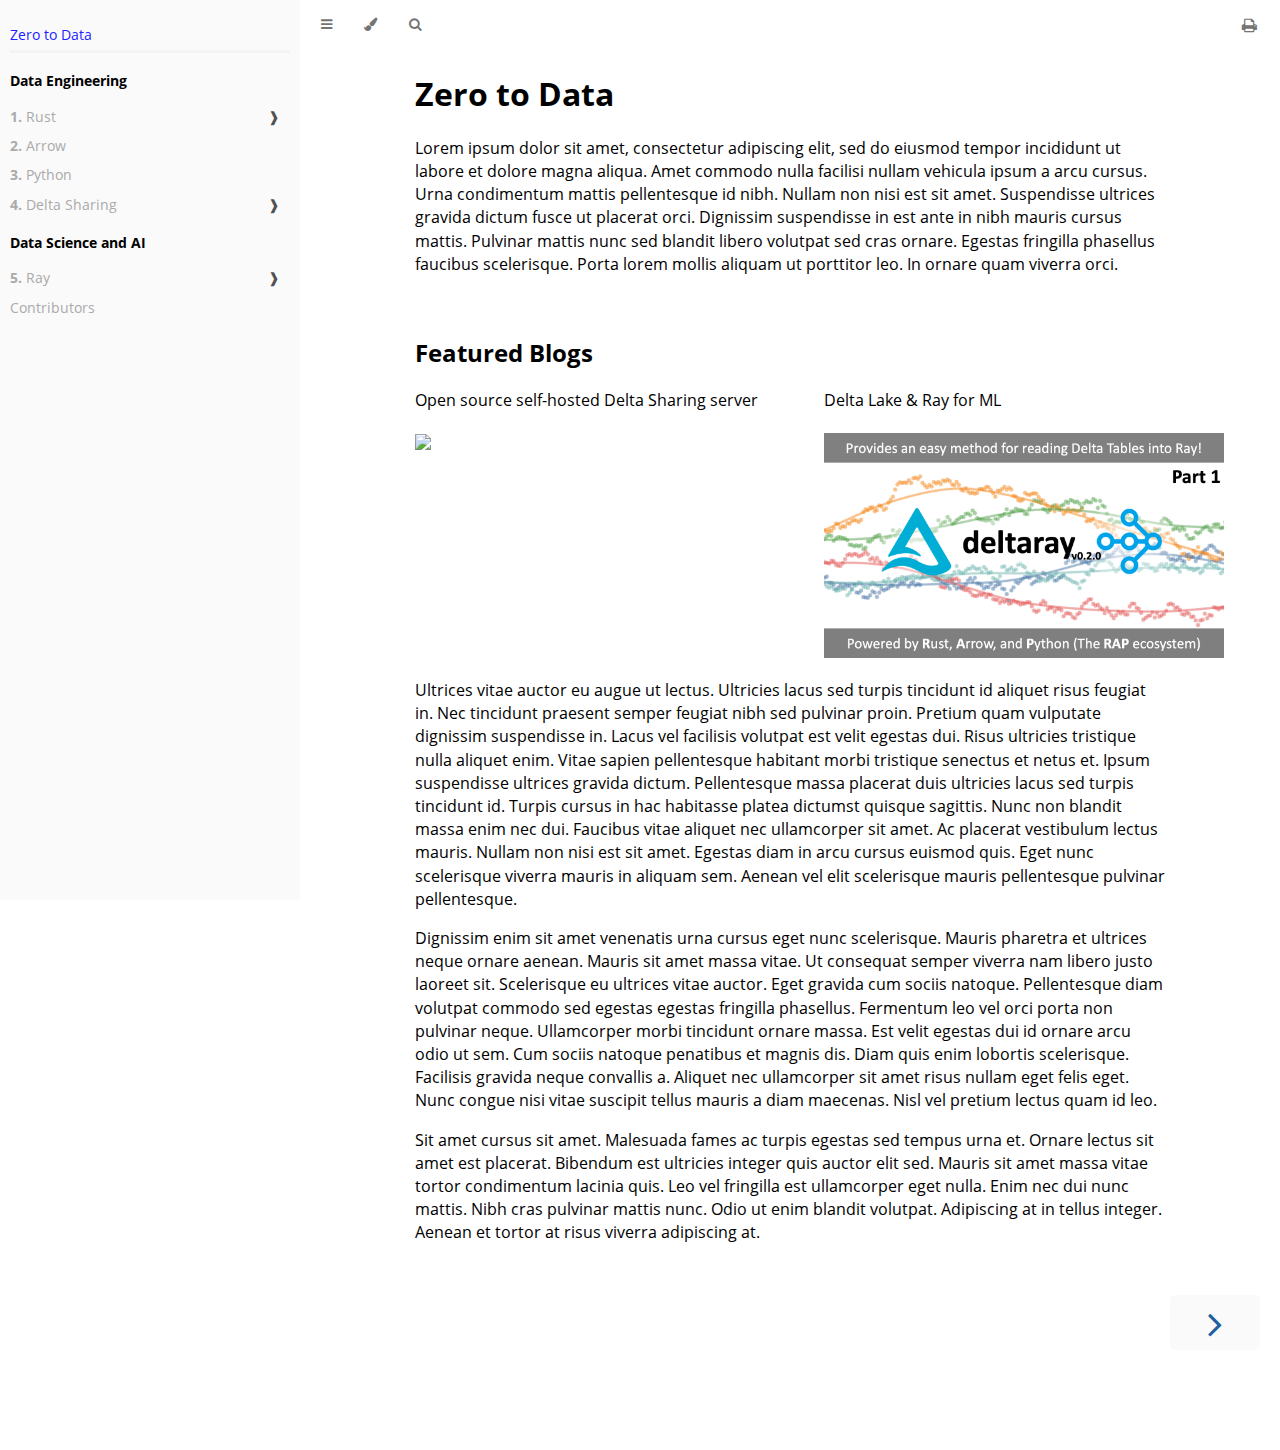
==== book/index.html @ f080080e "Added generated site contents" ====
<!DOCTYPE HTML>
<html lang="en" class="sidebar-visible no-js light">
    <head>
        <!-- Book generated using mdBook -->
        <meta charset="UTF-8">
        <title>Zero to Data</title>


        <!-- Custom HTML head -->
        
        <meta name="description" content="">
        <meta name="viewport" content="width=device-width, initial-scale=1">
        <meta name="theme-color" content="#ffffff" />

        <link rel="icon" href="favicon.svg">
        <link rel="shortcut icon" href="favicon.png">
        <link rel="stylesheet" href="css/variables.css">
        <link rel="stylesheet" href="css/general.css">
        <link rel="stylesheet" href="css/chrome.css">
        <link rel="stylesheet" href="css/print.css" media="print">

        <!-- Fonts -->
        <link rel="stylesheet" href="FontAwesome/css/font-awesome.css">
        <link rel="stylesheet" href="fonts/fonts.css">

        <!-- Highlight.js Stylesheets -->
        <link rel="stylesheet" href="highlight.css">
        <link rel="stylesheet" href="tomorrow-night.css">
        <link rel="stylesheet" href="ayu-highlight.css">

        <!-- Custom theme stylesheets -->

    </head>
    <body>
    <div id="body-container">
        <!-- Provide site root to javascript -->
        <script>
            var path_to_root = "";
            var default_theme = window.matchMedia("(prefers-color-scheme: dark)").matches ? "navy" : "light";
        </script>

        <!-- Work around some values being stored in localStorage wrapped in quotes -->
        <script>
            try {
                var theme = localStorage.getItem('mdbook-theme');
                var sidebar = localStorage.getItem('mdbook-sidebar');

                if (theme.startsWith('"') && theme.endsWith('"')) {
                    localStorage.setItem('mdbook-theme', theme.slice(1, theme.length - 1));
                }

                if (sidebar.startsWith('"') && sidebar.endsWith('"')) {
                    localStorage.setItem('mdbook-sidebar', sidebar.slice(1, sidebar.length - 1));
                }
            } catch (e) { }
        </script>

        <!-- Set the theme before any content is loaded, prevents flash -->
        <script>
            var theme;
            try { theme = localStorage.getItem('mdbook-theme'); } catch(e) { }
            if (theme === null || theme === undefined) { theme = default_theme; }
            var html = document.querySelector('html');
            html.classList.remove('no-js')
            html.classList.remove('light')
            html.classList.add(theme);
            html.classList.add('js');
        </script>

        <!-- Hide / unhide sidebar before it is displayed -->
        <script>
            var html = document.querySelector('html');
            var sidebar = null;
            if (document.body.clientWidth >= 1080) {
                try { sidebar = localStorage.getItem('mdbook-sidebar'); } catch(e) { }
                sidebar = sidebar || 'visible';
            } else {
                sidebar = 'hidden';
            }
            html.classList.remove('sidebar-visible');
            html.classList.add("sidebar-" + sidebar);
        </script>

        <nav id="sidebar" class="sidebar" aria-label="Table of contents">
            <div class="sidebar-scrollbox">
                <ol class="chapter"><li class="chapter-item affix "><a href="zero-to-data.html" class="active">Zero to Data</a></li><li class="spacer"></li><li class="chapter-item affix "><li class="part-title">Data Engineering</li><li class="chapter-item "><div><strong aria-hidden="true">1.</strong> Rust</div><a class="toggle"><div>❱</div></a></li><li><ol class="section"><li class="chapter-item "><a href="data-engineering/2023-04-24-open-source-selfhosted-delta-sharing-server/index.html"><strong aria-hidden="true">1.1.</strong> Kotosiro Delta Sharing Server</a></li></ol></li><li class="chapter-item "><div><strong aria-hidden="true">2.</strong> Arrow</div></li><li class="chapter-item "><div><strong aria-hidden="true">3.</strong> Python</div></li><li class="chapter-item "><div><strong aria-hidden="true">4.</strong> Delta Sharing</div><a class="toggle"><div>❱</div></a></li><li><ol class="section"><li class="chapter-item "><a href="data-engineering/2023-04-24-open-source-selfhosted-delta-sharing-server/index.html"><strong aria-hidden="true">4.1.</strong> Kotosiro Delta Sharing Server</a></li><li class="spacer"></li></ol></li><li class="chapter-item "><li class="part-title">Data Science and AI</li><li class="chapter-item "><div><strong aria-hidden="true">5.</strong> Ray</div><a class="toggle"><div>❱</div></a></li><li><ol class="section"><li class="chapter-item "><a href="data-science-and-ai/2023-03-23-deltaray-part1/index.html"><strong aria-hidden="true">5.1.</strong> Delta Lake & Ray for ML</a></li><li class="spacer"></li></ol></li><li class="chapter-item "><div>Contributors</div></li></ol>
            </div>
            <div id="sidebar-resize-handle" class="sidebar-resize-handle"></div>
        </nav>

        <div id="page-wrapper" class="page-wrapper">

            <div class="page">
                                <div id="menu-bar-hover-placeholder"></div>
                <div id="menu-bar" class="menu-bar sticky bordered">
                    <div class="left-buttons">
                        <button id="sidebar-toggle" class="icon-button" type="button" title="Toggle Table of Contents" aria-label="Toggle Table of Contents" aria-controls="sidebar">
                            <i class="fa fa-bars"></i>
                        </button>
                        <button id="theme-toggle" class="icon-button" type="button" title="Change theme" aria-label="Change theme" aria-haspopup="true" aria-expanded="false" aria-controls="theme-list">
                            <i class="fa fa-paint-brush"></i>
                        </button>
                        <ul id="theme-list" class="theme-popup" aria-label="Themes" role="menu">
                            <li role="none"><button role="menuitem" class="theme" id="light">Light</button></li>
                            <li role="none"><button role="menuitem" class="theme" id="rust">Rust</button></li>
                            <li role="none"><button role="menuitem" class="theme" id="coal">Coal</button></li>
                            <li role="none"><button role="menuitem" class="theme" id="navy">Navy</button></li>
                            <li role="none"><button role="menuitem" class="theme" id="ayu">Ayu</button></li>
                        </ul>
                        <button id="search-toggle" class="icon-button" type="button" title="Search. (Shortkey: s)" aria-label="Toggle Searchbar" aria-expanded="false" aria-keyshortcuts="S" aria-controls="searchbar">
                            <i class="fa fa-search"></i>
                        </button>
                    </div>

                    <h1 class="menu-title"></h1>

                    <div class="right-buttons">
                        <a href="print.html" title="Print this book" aria-label="Print this book">
                            <i id="print-button" class="fa fa-print"></i>
                        </a>

                    </div>
                </div>

                <div id="search-wrapper" class="hidden">
                    <form id="searchbar-outer" class="searchbar-outer">
                        <input type="search" id="searchbar" name="searchbar" placeholder="Search this book ..." aria-controls="searchresults-outer" aria-describedby="searchresults-header">
                    </form>
                    <div id="searchresults-outer" class="searchresults-outer hidden">
                        <div id="searchresults-header" class="searchresults-header"></div>
                        <ul id="searchresults">
                        </ul>
                    </div>
                </div>

                <!-- Apply ARIA attributes after the sidebar and the sidebar toggle button are added to the DOM -->
                <script>
                    document.getElementById('sidebar-toggle').setAttribute('aria-expanded', sidebar === 'visible');
                    document.getElementById('sidebar').setAttribute('aria-hidden', sidebar !== 'visible');
                    Array.from(document.querySelectorAll('#sidebar a')).forEach(function(link) {
                        link.setAttribute('tabIndex', sidebar === 'visible' ? 0 : -1);
                    });
                </script>

                <div id="content" class="content">
                    <main>
                        <h1 id="zero-to-data"><a class="header" href="#zero-to-data">Zero to Data</a></h1>
<style>
.wrapper {
  display: grid;
  grid-template-columns: 400px 400px;
  row-gap: 1ch;
  column-gap: 1ch;
}
</style>
<p>Lorem ipsum dolor sit amet, consectetur adipiscing elit, sed do eiusmod tempor incididunt ut labore et dolore magna aliqua. Amet commodo nulla facilisi nullam vehicula ipsum a arcu cursus. Urna condimentum mattis pellentesque id nibh. Nullam non nisi est sit amet. Suspendisse ultrices gravida dictum fusce ut placerat orci. Dignissim suspendisse in est ante in nibh mauris cursus mattis. Pulvinar mattis nunc sed blandit libero volutpat sed cras ornare. Egestas fringilla phasellus faucibus scelerisque. Porta lorem mollis aliquam ut porttitor leo. In ornare quam viverra orci.</p>
<h2 id="featured-blogs"><a class="header" href="#featured-blogs">Featured Blogs</a></h2>
<div class="wrapper">
  <div>
    <div>Open source self-hosted Delta Sharing server</div>
    <br/>
    <a href="./data-engineering/2023-04-24-open-source-selfhosted-delta-sharing-server/index.html">
      <img src="file:///Users/jameshibbard/WebstormProjects/blog-site/book/data-engineering/2023-04-24-open-source-selfhosted-delta-sharing-server/image1.png">
    </a>
  </div>
  <div>
    <div>Delta Lake & Ray for ML</div>
    <br/>
    <a href="./data-science-and-ai/2023-03-23-deltaray-part1/index.html">
      <img src="./data-science-and-ai/2023-03-23-deltaray-part1/thumbnail.png">
    </a>
  </div>
</div>
<p>Ultrices vitae auctor eu augue ut lectus. Ultricies lacus sed turpis tincidunt id aliquet risus feugiat in. Nec tincidunt praesent semper feugiat nibh sed pulvinar proin. Pretium quam vulputate dignissim suspendisse in. Lacus vel facilisis volutpat est velit egestas dui. Risus ultricies tristique nulla aliquet enim. Vitae sapien pellentesque habitant morbi tristique senectus et netus et. Ipsum suspendisse ultrices gravida dictum. Pellentesque massa placerat duis ultricies lacus sed turpis tincidunt id. Turpis cursus in hac habitasse platea dictumst quisque sagittis. Nunc non blandit massa enim nec dui. Faucibus vitae aliquet nec ullamcorper sit amet. Ac placerat vestibulum lectus mauris. Nullam non nisi est sit amet. Egestas diam in arcu cursus euismod quis. Eget nunc scelerisque viverra mauris in aliquam sem. Aenean vel elit scelerisque mauris pellentesque pulvinar pellentesque.</p>
<p>Dignissim enim sit amet venenatis urna cursus eget nunc scelerisque. Mauris pharetra et ultrices neque ornare aenean. Mauris sit amet massa vitae. Ut consequat semper viverra nam libero justo laoreet sit. Scelerisque eu ultrices vitae auctor. Eget gravida cum sociis natoque. Pellentesque diam volutpat commodo sed egestas egestas fringilla phasellus. Fermentum leo vel orci porta non pulvinar neque. Ullamcorper morbi tincidunt ornare massa. Est velit egestas dui id ornare arcu odio ut sem. Cum sociis natoque penatibus et magnis dis. Diam quis enim lobortis scelerisque. Facilisis gravida neque convallis a. Aliquet nec ullamcorper sit amet risus nullam eget felis eget. Nunc congue nisi vitae suscipit tellus mauris a diam maecenas. Nisl vel pretium lectus quam id leo.</p>
<p>Sit amet cursus sit amet. Malesuada fames ac turpis egestas sed tempus urna et. Ornare lectus sit amet est placerat. Bibendum est ultricies integer quis auctor elit sed. Mauris sit amet massa vitae tortor condimentum lacinia quis. Leo vel fringilla est ullamcorper eget nulla. Enim nec dui nunc mattis. Nibh cras pulvinar mattis nunc. Odio ut enim blandit volutpat. Adipiscing at in tellus integer. Aenean et tortor at risus viverra adipiscing at.</p>

                    </main>

                    <nav class="nav-wrapper" aria-label="Page navigation">
                        <!-- Mobile navigation buttons -->

                            <a rel="next" href="data-engineering/2023-04-24-open-source-selfhosted-delta-sharing-server/index.html" class="mobile-nav-chapters next" title="Next chapter" aria-label="Next chapter" aria-keyshortcuts="Right">
                                <i class="fa fa-angle-right"></i>
                            </a>

                        <div style="clear: both"></div>
                    </nav>
                </div>
            </div>

            <nav class="nav-wide-wrapper" aria-label="Page navigation">

                    <a rel="next" href="data-engineering/2023-04-24-open-source-selfhosted-delta-sharing-server/index.html" class="nav-chapters next" title="Next chapter" aria-label="Next chapter" aria-keyshortcuts="Right">
                        <i class="fa fa-angle-right"></i>
                    </a>
            </nav>

        </div>




        <script>
            window.playground_copyable = true;
        </script>


        <script src="elasticlunr.min.js"></script>
        <script src="mark.min.js"></script>
        <script src="searcher.js"></script>

        <script src="clipboard.min.js"></script>
        <script src="highlight.js"></script>
        <script src="book.js"></script>

        <!-- Custom JS scripts -->


    </div>
    </body>
</html>
---- book/css/variables.css ----
/* Globals */

:root {
    --sidebar-width: 300px;
    --page-padding: 15px;
    --content-max-width: 750px;
    --menu-bar-height: 50px;
    --mono-font: "Source Code Pro", Consolas, "Ubuntu Mono", Menlo, "DejaVu Sans Mono", monospace, monospace;
    --code-font-size: 0.875em /* please adjust the ace font size accordingly in editor.js */
}

/* Themes */

.ayu {
    --bg: hsl(210, 25%, 8%);
    --fg: #c5c5c5;

    --sidebar-bg: #14191f;
    --sidebar-fg: #c8c9db;
    --sidebar-non-existant: #5c6773;
    --sidebar-active: #ffb454;
    --sidebar-spacer: #2d334f;

    --scrollbar: var(--sidebar-fg);

    --icons: #737480;
    --icons-hover: #b7b9cc;

    --links: #0096cf;

    --inline-code-color: #ffb454;

    --theme-popup-bg: #14191f;
    --theme-popup-border: #5c6773;
    --theme-hover: #191f26;

    --quote-bg: hsl(226, 15%, 17%);
    --quote-border: hsl(226, 15%, 22%);

    --table-border-color: hsl(210, 25%, 13%);
    --table-header-bg: hsl(210, 25%, 28%);
    --table-alternate-bg: hsl(210, 25%, 11%);

    --searchbar-border-color: #848484;
    --searchbar-bg: #424242;
    --searchbar-fg: #fff;
    --searchbar-shadow-color: #d4c89f;
    --searchresults-header-fg: #666;
    --searchresults-border-color: #888;
    --searchresults-li-bg: #252932;
    --search-mark-bg: #e3b171;
}

.coal {
    --bg: hsl(200, 7%, 8%);
    --fg: #98a3ad;

    --sidebar-bg: #292c2f;
    --sidebar-fg: #a1adb8;
    --sidebar-non-existant: #505254;
    --sidebar-active: #3473ad;
    --sidebar-spacer: #393939;

    --scrollbar: var(--sidebar-fg);

    --icons: #43484d;
    --icons-hover: #b3c0cc;

    --links: #2b79a2;

    --inline-code-color: #c5c8c6;

    --theme-popup-bg: #141617;
    --theme-popup-border: #43484d;
    --theme-hover: #1f2124;

    --quote-bg: hsl(234, 21%, 18%);
    --quote-border: hsl(234, 21%, 23%);

    --table-border-color: hsl(200, 7%, 13%);
    --table-header-bg: hsl(200, 7%, 28%);
    --table-alternate-bg: hsl(200, 7%, 11%);

    --searchbar-border-color: #aaa;
    --searchbar-bg: #b7b7b7;
    --searchbar-fg: #000;
    --searchbar-shadow-color: #aaa;
    --searchresults-header-fg: #666;
    --searchresults-border-color: #98a3ad;
    --searchresults-li-bg: #2b2b2f;
    --search-mark-bg: #355c7d;
}

.light {
    --bg: hsl(0, 0%, 100%);
    --fg: hsl(0, 0%, 0%);

    --sidebar-bg: #fafafa;
    --sidebar-fg: hsl(0, 0%, 0%);
    --sidebar-non-existant: #aaaaaa;
    --sidebar-active: #1f1fff;
    --sidebar-spacer: #f4f4f4;

    --scrollbar: #8F8F8F;

    --icons: #747474;
    --icons-hover: #000000;

    --links: #20609f;

    --inline-code-color: #301900;

    --theme-popup-bg: #fafafa;
    --theme-popup-border: #cccccc;
    --theme-hover: #e6e6e6;

    --quote-bg: hsl(197, 37%, 96%);
    --quote-border: hsl(197, 37%, 91%);

    --table-border-color: hsl(0, 0%, 95%);
    --table-header-bg: hsl(0, 0%, 80%);
    --table-alternate-bg: hsl(0, 0%, 97%);

    --searchbar-border-color: #aaa;
    --searchbar-bg: #fafafa;
    --searchbar-fg: #000;
    --searchbar-shadow-color: #aaa;
    --searchresults-header-fg: #666;
    --searchresults-border-color: #888;
    --searchresults-li-bg: #e4f2fe;
    --search-mark-bg: #a2cff5;
}

.navy {
    --bg: hsl(226, 23%, 11%);
    --fg: #bcbdd0;

    --sidebar-bg: #282d3f;
    --sidebar-fg: #c8c9db;
    --sidebar-non-existant: #505274;
    --sidebar-active: #2b79a2;
    --sidebar-spacer: #2d334f;

    --scrollbar: var(--sidebar-fg);

    --icons: #737480;
    --icons-hover: #b7b9cc;

    --links: #2b79a2;

    --inline-code-color: #c5c8c6;

    --theme-popup-bg: #161923;
    --theme-popup-border: #737480;
    --theme-hover: #282e40;

    --quote-bg: hsl(226, 15%, 17%);
    --quote-border: hsl(226, 15%, 22%);

    --table-border-color: hsl(226, 23%, 16%);
    --table-header-bg: hsl(226, 23%, 31%);
    --table-alternate-bg: hsl(226, 23%, 14%);

    --searchbar-border-color: #aaa;
    --searchbar-bg: #aeaec6;
    --searchbar-fg: #000;
    --searchbar-shadow-color: #aaa;
    --searchresults-header-fg: #5f5f71;
    --searchresults-border-color: #5c5c68;
    --searchresults-li-bg: #242430;
    --search-mark-bg: #a2cff5;
}

.rust {
    --bg: hsl(60, 9%, 87%);
    --fg: #262625;

    --sidebar-bg: #3b2e2a;
    --sidebar-fg: #c8c9db;
    --sidebar-non-existant: #505254;
    --sidebar-active: #e69f67;
    --sidebar-spacer: #45373a;

    --scrollbar: var(--sidebar-fg);

    --icons: #737480;
    --icons-hover: #262625;

    --links: #2b79a2;

    --inline-code-color: #6e6b5e;

    --theme-popup-bg: #e1e1db;
    --theme-popup-border: #b38f6b;
    --theme-hover: #99908a;

    --quote-bg: hsl(60, 5%, 75%);
    --quote-border: hsl(60, 5%, 70%);

    --table-border-color: hsl(60, 9%, 82%);
    --table-header-bg: #b3a497;
    --table-alternate-bg: hsl(60, 9%, 84%);

    --searchbar-border-color: #aaa;
    --searchbar-bg: #fafafa;
    --searchbar-fg: #000;
    --searchbar-shadow-color: #aaa;
    --searchresults-header-fg: #666;
    --searchresults-border-color: #888;
    --searchresults-li-bg: #dec2a2;
    --search-mark-bg: #e69f67;
}

@media (prefers-color-scheme: dark) {
    .light.no-js {
        --bg: hsl(200, 7%, 8%);
        --fg: #98a3ad;

        --sidebar-bg: #292c2f;
        --sidebar-fg: #a1adb8;
        --sidebar-non-existant: #505254;
        --sidebar-active: #3473ad;
        --sidebar-spacer: #393939;

        --scrollbar: var(--sidebar-fg);

        --icons: #43484d;
        --icons-hover: #b3c0cc;

        --links: #2b79a2;

        --inline-code-color: #c5c8c6;

        --theme-popup-bg: #141617;
        --theme-popup-border: #43484d;
        --theme-hover: #1f2124;

        --quote-bg: hsl(234, 21%, 18%);
        --quote-border: hsl(234, 21%, 23%);

        --table-border-color: hsl(200, 7%, 13%);
        --table-header-bg: hsl(200, 7%, 28%);
        --table-alternate-bg: hsl(200, 7%, 11%);

        --searchbar-border-color: #aaa;
        --searchbar-bg: #b7b7b7;
        --searchbar-fg: #000;
        --searchbar-shadow-color: #aaa;
        --searchresults-header-fg: #666;
        --searchresults-border-color: #98a3ad;
        --searchresults-li-bg: #2b2b2f;
        --search-mark-bg: #355c7d;
    }
}
---- book/css/general.css ----
/* Base styles and content styles */

@import 'variables.css';

:root {
    /* Browser default font-size is 16px, this way 1 rem = 10px */
    font-size: 62.5%;
}

html {
    font-family: "Open Sans", sans-serif;
    color: var(--fg);
    background-color: var(--bg);
    text-size-adjust: none;
    -webkit-text-size-adjust: none;
}

body {
    margin: 0;
    font-size: 1.6rem;
    overflow-x: hidden;
}

code {
    font-family: var(--mono-font) !important;
    font-size: var(--code-font-size);
}

/* make long words/inline code not x overflow */
main {
    overflow-wrap: break-word;
}

/* make wide tables scroll if they overflow */
.table-wrapper {
    overflow-x: auto;
}

/* Don't change font size in headers. */
h1 code, h2 code, h3 code, h4 code, h5 code, h6 code {
    font-size: unset;
}

.left { float: left; }
.right { float: right; }
.boring { opacity: 0.6; }
.hide-boring .boring { display: none; }
.hidden { display: none !important; }

h2, h3 { margin-top: 2.5em; }
h4, h5 { margin-top: 2em; }

.header + .header h3,
.header + .header h4,
.header + .header h5 {
    margin-top: 1em;
}

h1:target::before,
h2:target::before,
h3:target::before,
h4:target::before,
h5:target::before,
h6:target::before {
    display: inline-block;
    content: "»";
    margin-left: -30px;
    width: 30px;
}

/* This is broken on Safari as of version 14, but is fixed
   in Safari Technology Preview 117 which I think will be Safari 14.2.
   https://bugs.webkit.org/show_bug.cgi?id=218076
*/
:target {
    scroll-margin-top: calc(var(--menu-bar-height) + 0.5em);
}

.page {
    outline: 0;
    padding: 0 var(--page-padding);
    margin-top: calc(0px - var(--menu-bar-height)); /* Compensate for the #menu-bar-hover-placeholder */
}
.page-wrapper {
    box-sizing: border-box;
}
.js:not(.sidebar-resizing) .page-wrapper {
    transition: margin-left 0.3s ease, transform 0.3s ease; /* Animation: slide away */
}

.content {
    overflow-y: auto;
    padding: 0 5px 50px 5px;
}
.content main {
    margin-left: auto;
    margin-right: auto;
    max-width: var(--content-max-width);
}
.content p { line-height: 1.45em; }
.content ol { line-height: 1.45em; }
.content ul { line-height: 1.45em; }
.content a { text-decoration: none; }
.content a:hover { text-decoration: underline; }
.content img, .content video { max-width: 100%; }
.content .header:link,
.content .header:visited {
    color: var(--fg);
}
.content .header:link,
.content .header:visited:hover {
    text-decoration: none;
}

table {
    margin: 0 auto;
    border-collapse: collapse;
}
table td {
    padding: 3px 20px;
    border: 1px var(--table-border-color) solid;
}
table thead {
    background: var(--table-header-bg);
}
table thead td {
    font-weight: 700;
    border: none;
}
table thead th {
    padding: 3px 20px;
}
table thead tr {
    border: 1px var(--table-header-bg) solid;
}
/* Alternate background colors for rows */
table tbody tr:nth-child(2n) {
    background: var(--table-alternate-bg);
}


blockquote {
    margin: 20px 0;
    padding: 0 20px;
    color: var(--fg);
    background-color: var(--quote-bg);
    border-top: .1em solid var(--quote-border);
    border-bottom: .1em solid var(--quote-border);
}

kbd {
    background-color: var(--table-border-color);
    border-radius: 4px;
    border: solid 1px var(--theme-popup-border);
    box-shadow: inset 0 -1px 0 var(--theme-hover);
    display: inline-block;
    font-size: var(--code-font-size);
    font-family: var(--mono-font);
    line-height: 10px;
    padding: 4px 5px;
    vertical-align: middle;
}

:not(.footnote-definition) + .footnote-definition,
.footnote-definition + :not(.footnote-definition) {
    margin-top: 2em;
}
.footnote-definition {
    font-size: 0.9em;
    margin: 0.5em 0;
}
.footnote-definition p {
    display: inline;
}

.tooltiptext {
    position: absolute;
    visibility: hidden;
    color: #fff;
    background-color: #333;
    transform: translateX(-50%); /* Center by moving tooltip 50% of its width left */
    left: -8px; /* Half of the width of the icon */
    top: -35px;
    font-size: 0.8em;
    text-align: center;
    border-radius: 6px;
    padding: 5px 8px;
    margin: 5px;
    z-index: 1000;
}
.tooltipped .tooltiptext {
    visibility: visible;
}

.chapter li.part-title {
    color: var(--sidebar-fg);
    margin: 5px 0px;
    font-weight: bold;
}

.result-no-output {
    font-style: italic;
}
---- book/css/chrome.css ----
/* CSS for UI elements (a.k.a. chrome) */

@import 'variables.css';

html {
    scrollbar-color: var(--scrollbar) var(--bg);
}
#searchresults a,
.content a:link,
a:visited,
a > .hljs {
    color: var(--links);
}

/*
    body-container is necessary because mobile browsers don't seem to like
    overflow-x on the body tag when there is a <meta name="viewport"> tag.
*/
#body-container {
    /*
        This is used when the sidebar pushes the body content off the side of
        the screen on small screens. Without it, dragging on mobile Safari
        will want to reposition the viewport in a weird way.
    */
    overflow-x: clip;
}

/* Menu Bar */

#menu-bar,
#menu-bar-hover-placeholder {
    z-index: 101;
    margin: auto calc(0px - var(--page-padding));
}
#menu-bar {
    position: relative;
    display: flex;
    flex-wrap: wrap;
    background-color: var(--bg);
    border-bottom-color: var(--bg);
    border-bottom-width: 1px;
    border-bottom-style: solid;
}
#menu-bar.sticky,
.js #menu-bar-hover-placeholder:hover + #menu-bar,
.js #menu-bar:hover,
.js.sidebar-visible #menu-bar {
    position: -webkit-sticky;
    position: sticky;
    top: 0 !important;
}
#menu-bar-hover-placeholder {
    position: sticky;
    position: -webkit-sticky;
    top: 0;
    height: var(--menu-bar-height);
}
#menu-bar.bordered {
    border-bottom-color: var(--table-border-color);
}
#menu-bar i, #menu-bar .icon-button {
    position: relative;
    padding: 0 8px;
    z-index: 10;
    line-height: var(--menu-bar-height);
    cursor: pointer;
    transition: color 0.5s;
}
@media only screen and (max-width: 420px) {
    #menu-bar i, #menu-bar .icon-button {
        padding: 0 5px;
    }
}

.icon-button {
    border: none;
    background: none;
    padding: 0;
    color: inherit;
}
.icon-button i {
    margin: 0;
}

.right-buttons {
    margin: 0 15px;
}
.right-buttons a {
    text-decoration: none;
}

.left-buttons {
    display: flex;
    margin: 0 5px;
}
.no-js .left-buttons {
    display: none;
}

.menu-title {
    display: inline-block;
    font-weight: 200;
    font-size: 2.4rem;
    line-height: var(--menu-bar-height);
    text-align: center;
    margin: 0;
    flex: 1;
    white-space: nowrap;
    overflow: hidden;
    text-overflow: ellipsis;
}
.js .menu-title {
    cursor: pointer;
}

.menu-bar,
.menu-bar:visited,
.nav-chapters,
.nav-chapters:visited,
.mobile-nav-chapters,
.mobile-nav-chapters:visited,
.menu-bar .icon-button,
.menu-bar a i {
    color: var(--icons);
}

.menu-bar i:hover,
.menu-bar .icon-button:hover,
.nav-chapters:hover,
.mobile-nav-chapters i:hover {
    color: var(--icons-hover);
}

/* Nav Icons */

.nav-chapters {
    font-size: 2.5em;
    text-align: center;
    text-decoration: none;

    position: fixed;
    top: 0;
    bottom: 0;
    margin: 0;
    max-width: 150px;
    min-width: 90px;

    display: flex;
    justify-content: center;
    align-content: center;
    flex-direction: column;

    transition: color 0.5s, background-color 0.5s;
}

.nav-chapters:hover {
    text-decoration: none;
    background-color: var(--theme-hover);
    transition: background-color 0.15s, color 0.15s;
}

.nav-wrapper {
    margin-top: 50px;
    display: none;
}

.mobile-nav-chapters {
    font-size: 2.5em;
    text-align: center;
    text-decoration: none;
    width: 90px;
    border-radius: 5px;
    background-color: var(--sidebar-bg);
}

.previous {
    float: left;
}

.next {
    float: right;
    right: var(--page-padding);
}

@media only screen and (max-width: 1080px) {
    .nav-wide-wrapper { display: none; }
    .nav-wrapper { display: block; }
}

@media only screen and (max-width: 1380px) {
    .sidebar-visible .nav-wide-wrapper { display: none; }
    .sidebar-visible .nav-wrapper { display: block; }
}

/* Inline code */

:not(pre) > .hljs {
    display: inline;
    padding: 0.1em 0.3em;
    border-radius: 3px;
}

:not(pre):not(a) > .hljs {
    color: var(--inline-code-color);
    overflow-x: initial;
}

a:hover > .hljs {
    text-decoration: underline;
}

pre {
    position: relative;
}
pre > .buttons {
    position: absolute;
    z-index: 100;
    right: 0px;
    top: 2px;
    margin: 0px;
    padding: 2px 0px;

    color: var(--sidebar-fg);
    cursor: pointer;
    visibility: hidden;
    opacity: 0;
    transition: visibility 0.1s linear, opacity 0.1s linear;
}
pre:hover > .buttons {
    visibility: visible;
    opacity: 1
}
pre > .buttons :hover {
    color: var(--sidebar-active);
    border-color: var(--icons-hover);
    background-color: var(--theme-hover);
}
pre > .buttons i {
    margin-left: 8px;
}
pre > .buttons button {
    cursor: inherit;
    margin: 0px 5px;
    padding: 3px 5px;
    font-size: 14px;

    border-style: solid;
    border-width: 1px;
    border-radius: 4px;
    border-color: var(--icons);
    background-color: var(--theme-popup-bg);
    transition: 100ms;
    transition-property: color,border-color,background-color;
    color: var(--icons);
}
@media (pointer: coarse) {
    pre > .buttons button {
        /* On mobile, make it easier to tap buttons. */
        padding: 0.3rem 1rem;
    }
}
pre > code {
    padding: 1rem;
}

/* FIXME: ACE editors overlap their buttons because ACE does absolute
   positioning within the code block which breaks padding. The only solution I
   can think of is to move the padding to the outer pre tag (or insert a div
   wrapper), but that would require fixing a whole bunch of CSS rules.
*/
.hljs.ace_editor {
  padding: 0rem 0rem;
}

pre > .result {
    margin-top: 10px;
}

/* Search */

#searchresults a {
    text-decoration: none;
}

mark {
    border-radius: 2px;
    padding: 0 3px 1px 3px;
    margin: 0 -3px -1px -3px;
    background-color: var(--search-mark-bg);
    transition: background-color 300ms linear;
    cursor: pointer;
}

mark.fade-out {
    background-color: rgba(0,0,0,0) !important;
    cursor: auto;
}

.searchbar-outer {
    margin-left: auto;
    margin-right: auto;
    max-width: var(--content-max-width);
}

#searchbar {
    width: 100%;
    margin: 5px auto 0px auto;
    padding: 10px 16px;
    transition: box-shadow 300ms ease-in-out;
    border: 1px solid var(--searchbar-border-color);
    border-radius: 3px;
    background-color: var(--searchbar-bg);
    color: var(--searchbar-fg);
}
#searchbar:focus,
#searchbar.active {
    box-shadow: 0 0 3px var(--searchbar-shadow-color);
}

.searchresults-header {
    font-weight: bold;
    font-size: 1em;
    padding: 18px 0 0 5px;
    color: var(--searchresults-header-fg);
}

.searchresults-outer {
    margin-left: auto;
    margin-right: auto;
    max-width: var(--content-max-width);
    border-bottom: 1px dashed var(--searchresults-border-color);
}

ul#searchresults {
    list-style: none;
    padding-left: 20px;
}
ul#searchresults li {
    margin: 10px 0px;
    padding: 2px;
    border-radius: 2px;
}
ul#searchresults li.focus {
    background-color: var(--searchresults-li-bg);
}
ul#searchresults span.teaser {
    display: block;
    clear: both;
    margin: 5px 0 0 20px;
    font-size: 0.8em;
}
ul#searchresults span.teaser em {
    font-weight: bold;
    font-style: normal;
}

/* Sidebar */

.sidebar {
    position: fixed;
    left: 0;
    top: 0;
    bottom: 0;
    width: var(--sidebar-width);
    font-size: 0.875em;
    box-sizing: border-box;
    -webkit-overflow-scrolling: touch;
    overscroll-behavior-y: contain;
    background-color: var(--sidebar-bg);
    color: var(--sidebar-fg);
}
.sidebar-resizing {
    -moz-user-select: none;
    -webkit-user-select: none;
    -ms-user-select: none;
    user-select: none;
}
.js:not(.sidebar-resizing) .sidebar {
    transition: transform 0.3s; /* Animation: slide away */
}
.sidebar code {
    line-height: 2em;
}
.sidebar .sidebar-scrollbox {
    overflow-y: auto;
    position: absolute;
    top: 0;
    bottom: 0;
    left: 0;
    right: 0;
    padding: 10px 10px;
}
.sidebar .sidebar-resize-handle {
    position: absolute;
    cursor: col-resize;
    width: 0;
    right: 0;
    top: 0;
    bottom: 0;
}
.js .sidebar .sidebar-resize-handle {
    cursor: col-resize;
    width: 5px;
}
.sidebar-hidden .sidebar {
    transform: translateX(calc(0px - var(--sidebar-width)));
}
.sidebar::-webkit-scrollbar {
    background: var(--sidebar-bg);
}
.sidebar::-webkit-scrollbar-thumb {
    background: var(--scrollbar);
}

.sidebar-visible .page-wrapper {
    transform: translateX(var(--sidebar-width));
}
@media only screen and (min-width: 620px) {
    .sidebar-visible .page-wrapper {
        transform: none;
        margin-left: var(--sidebar-width);
    }
}

.chapter {
    list-style: none outside none;
    padding-left: 0;
    line-height: 2.2em;
}

.chapter ol {
    width: 100%;
}

.chapter li {
    display: flex;
    color: var(--sidebar-non-existant);
}
.chapter li a {
    display: block;
    padding: 0;
    text-decoration: none;
    color: var(--sidebar-fg);
}

.chapter li a:hover {
    color: var(--sidebar-active);
}

.chapter li a.active {
    color: var(--sidebar-active);
}

.chapter li > a.toggle {
    cursor: pointer;
    display: block;
    margin-left: auto;
    padding: 0 10px;
    user-select: none;
    opacity: 0.68;
}

.chapter li > a.toggle div {
    transition: transform 0.5s;
}

/* collapse the section */
.chapter li:not(.expanded) + li > ol {
    display: none;
}

.chapter li.chapter-item {
    line-height: 1.5em;
    margin-top: 0.6em;
}

.chapter li.expanded > a.toggle div {
    transform: rotate(90deg);
}

.spacer {
    width: 100%;
    height: 3px;
    margin: 5px 0px;
}
.chapter .spacer {
    background-color: var(--sidebar-spacer);
}

@media (-moz-touch-enabled: 1), (pointer: coarse) {
    .chapter li a { padding: 5px 0; }
    .spacer { margin: 10px 0; }
}

.section {
    list-style: none outside none;
    padding-left: 20px;
    line-height: 1.9em;
}

/* Theme Menu Popup */

.theme-popup {
    position: absolute;
    left: 10px;
    top: var(--menu-bar-height);
    z-index: 1000;
    border-radius: 4px;
    font-size: 0.7em;
    color: var(--fg);
    background: var(--theme-popup-bg);
    border: 1px solid var(--theme-popup-border);
    margin: 0;
    padding: 0;
    list-style: none;
    display: none;
    /* Don't let the children's background extend past the rounded corners. */
    overflow: hidden;
}
.theme-popup .default {
    color: var(--icons);
}
.theme-popup .theme {
    width: 100%;
    border: 0;
    margin: 0;
    padding: 2px 20px;
    line-height: 25px;
    white-space: nowrap;
    text-align: left;
    cursor: pointer;
    color: inherit;
    background: inherit;
    font-size: inherit;
}
.theme-popup .theme:hover {
    background-color: var(--theme-hover);
}

.theme-selected::before {
    display: inline-block;
    content: "✓";
    margin-left: -14px;
    width: 14px;
}
---- book/css/print.css ----
#sidebar,
#menu-bar,
.nav-chapters,
.mobile-nav-chapters {
    display: none;
}

#page-wrapper.page-wrapper {
    transform: none;
    margin-left: 0px;
    overflow-y: initial;
}

#content {
    max-width: none;
    margin: 0;
    padding: 0;
}

.page {
    overflow-y: initial;
}

code {
    background-color: #666666;
    border-radius: 5px;

    /* Force background to be printed in Chrome */
    -webkit-print-color-adjust: exact;
}

pre > .buttons {
    z-index: 2;
}

a, a:visited, a:active, a:hover {
    color: #4183c4;
    text-decoration: none;
}

h1, h2, h3, h4, h5, h6 {
    page-break-inside: avoid;
    page-break-after: avoid;
}

pre, code {
    page-break-inside: avoid;
    white-space: pre-wrap;
}

.fa {
    display: none !important;
}
---- book/fonts/fonts.css ----
/* Open Sans is licensed under the Apache License, Version 2.0. See http://www.apache.org/licenses/LICENSE-2.0 */
/* Source Code Pro is under the Open Font License. See https://scripts.sil.org/cms/scripts/page.php?site_id=nrsi&id=OFL */

/* open-sans-300 - latin_vietnamese_latin-ext_greek-ext_greek_cyrillic-ext_cyrillic */
@font-face {
  font-family: 'Open Sans';
  font-style: normal;
  font-weight: 300;
  src: local('Open Sans Light'), local('OpenSans-Light'),
       url('open-sans-v17-all-charsets-300.woff2') format('woff2');
}

/* open-sans-300italic - latin_vietnamese_latin-ext_greek-ext_greek_cyrillic-ext_cyrillic */
@font-face {
  font-family: 'Open Sans';
  font-style: italic;
  font-weight: 300;
  src: local('Open Sans Light Italic'), local('OpenSans-LightItalic'),
       url('open-sans-v17-all-charsets-300italic.woff2') format('woff2');
}

/* open-sans-regular - latin_vietnamese_latin-ext_greek-ext_greek_cyrillic-ext_cyrillic */
@font-face {
  font-family: 'Open Sans';
  font-style: normal;
  font-weight: 400;
  src: local('Open Sans Regular'), local('OpenSans-Regular'),
       url('open-sans-v17-all-charsets-regular.woff2') format('woff2');
}

/* open-sans-italic - latin_vietnamese_latin-ext_greek-ext_greek_cyrillic-ext_cyrillic */
@font-face {
  font-family: 'Open Sans';
  font-style: italic;
  font-weight: 400;
  src: local('Open Sans Italic'), local('OpenSans-Italic'),
       url('open-sans-v17-all-charsets-italic.woff2') format('woff2');
}

/* open-sans-600 - latin_vietnamese_latin-ext_greek-ext_greek_cyrillic-ext_cyrillic */
@font-face {
  font-family: 'Open Sans';
  font-style: normal;
  font-weight: 600;
  src: local('Open Sans SemiBold'), local('OpenSans-SemiBold'),
       url('open-sans-v17-all-charsets-600.woff2') format('woff2');
}

/* open-sans-600italic - latin_vietnamese_latin-ext_greek-ext_greek_cyrillic-ext_cyrillic */
@font-face {
  font-family: 'Open Sans';
  font-style: italic;
  font-weight: 600;
  src: local('Open Sans SemiBold Italic'), local('OpenSans-SemiBoldItalic'),
       url('open-sans-v17-all-charsets-600italic.woff2') format('woff2');
}

/* open-sans-700 - latin_vietnamese_latin-ext_greek-ext_greek_cyrillic-ext_cyrillic */
@font-face {
  font-family: 'Open Sans';
  font-style: normal;
  font-weight: 700;
  src: local('Open Sans Bold'), local('OpenSans-Bold'),
       url('open-sans-v17-all-charsets-700.woff2') format('woff2');
}

/* open-sans-700italic - latin_vietnamese_latin-ext_greek-ext_greek_cyrillic-ext_cyrillic */
@font-face {
  font-family: 'Open Sans';
  font-style: italic;
  font-weight: 700;
  src: local('Open Sans Bold Italic'), local('OpenSans-BoldItalic'),
       url('open-sans-v17-all-charsets-700italic.woff2') format('woff2');
}

/* open-sans-800 - latin_vietnamese_latin-ext_greek-ext_greek_cyrillic-ext_cyrillic */
@font-face {
  font-family: 'Open Sans';
  font-style: normal;
  font-weight: 800;
  src: local('Open Sans ExtraBold'), local('OpenSans-ExtraBold'),
       url('open-sans-v17-all-charsets-800.woff2') format('woff2');
}

/* open-sans-800italic - latin_vietnamese_latin-ext_greek-ext_greek_cyrillic-ext_cyrillic */
@font-face {
  font-family: 'Open Sans';
  font-style: italic;
  font-weight: 800;
  src: local('Open Sans ExtraBold Italic'), local('OpenSans-ExtraBoldItalic'),
       url('open-sans-v17-all-charsets-800italic.woff2') format('woff2');
}

/* source-code-pro-500 - latin_vietnamese_latin-ext_greek_cyrillic-ext_cyrillic */
@font-face {
  font-family: 'Source Code Pro';
  font-style: normal;
  font-weight: 500;
  src: url('source-code-pro-v11-all-charsets-500.woff2') format('woff2');
}
---- book/highlight.css ----
/*
 * An increased contrast highlighting scheme loosely based on the
 * "Base16 Atelier Dune Light" theme by Bram de Haan
 * (http://atelierbram.github.io/syntax-highlighting/atelier-schemes/dune)
 * Original Base16 color scheme by Chris Kempson
 * (https://github.com/chriskempson/base16)
 */

/* Comment */
.hljs-comment,
.hljs-quote {
  color: #575757;
}

/* Red */
.hljs-variable,
.hljs-template-variable,
.hljs-attribute,
.hljs-tag,
.hljs-name,
.hljs-regexp,
.hljs-link,
.hljs-name,
.hljs-selector-id,
.hljs-selector-class {
  color: #d70025;
}

/* Orange */
.hljs-number,
.hljs-meta,
.hljs-built_in,
.hljs-builtin-name,
.hljs-literal,
.hljs-type,
.hljs-params {
  color: #b21e00;
}

/* Green */
.hljs-string,
.hljs-symbol,
.hljs-bullet {
  color: #008200;
}

/* Blue */
.hljs-title,
.hljs-section {
  color: #0030f2;
}

/* Purple */
.hljs-keyword,
.hljs-selector-tag {
  color: #9d00ec;
}

.hljs {
  display: block;
  overflow-x: auto;
  background: #f6f7f6;
  color: #000;
}

.hljs-emphasis {
  font-style: italic;
}

.hljs-strong {
  font-weight: bold;
}

.hljs-addition {
  color: #22863a;
  background-color: #f0fff4;
}

.hljs-deletion {
  color: #b31d28;
  background-color: #ffeef0;
}
---- book/tomorrow-night.css ----
/* Tomorrow Night Theme */
/* https://github.com/jmblog/color-themes-for-highlightjs */
/* Original theme - https://github.com/chriskempson/tomorrow-theme */
/* https://github.com/jmblog/color-themes-for-highlightjs */

/* Tomorrow Comment */
.hljs-comment {
  color: #969896;
}

/* Tomorrow Red */
.hljs-variable,
.hljs-attribute,
.hljs-tag,
.hljs-regexp,
.ruby .hljs-constant,
.xml .hljs-tag .hljs-title,
.xml .hljs-pi,
.xml .hljs-doctype,
.html .hljs-doctype,
.css .hljs-id,
.css .hljs-class,
.css .hljs-pseudo {
  color: #cc6666;
}

/* Tomorrow Orange */
.hljs-number,
.hljs-preprocessor,
.hljs-pragma,
.hljs-built_in,
.hljs-literal,
.hljs-params,
.hljs-constant {
  color: #de935f;
}

/* Tomorrow Yellow */
.ruby .hljs-class .hljs-title,
.css .hljs-rule .hljs-attribute {
  color: #f0c674;
}

/* Tomorrow Green */
.hljs-string,
.hljs-value,
.hljs-inheritance,
.hljs-header,
.hljs-name,
.ruby .hljs-symbol,
.xml .hljs-cdata {
  color: #b5bd68;
}

/* Tomorrow Aqua */
.hljs-title,
.css .hljs-hexcolor {
  color: #8abeb7;
}

/* Tomorrow Blue */
.hljs-function,
.python .hljs-decorator,
.python .hljs-title,
.ruby .hljs-function .hljs-title,
.ruby .hljs-title .hljs-keyword,
.perl .hljs-sub,
.javascript .hljs-title,
.coffeescript .hljs-title {
  color: #81a2be;
}

/* Tomorrow Purple */
.hljs-keyword,
.javascript .hljs-function {
  color: #b294bb;
}

.hljs {
  display: block;
  overflow-x: auto;
  background: #1d1f21;
  color: #c5c8c6;
}

.coffeescript .javascript,
.javascript .xml,
.tex .hljs-formula,
.xml .javascript,
.xml .vbscript,
.xml .css,
.xml .hljs-cdata {
  opacity: 0.5;
}

.hljs-addition {
  color: #718c00;
}

.hljs-deletion {
  color: #c82829;
}
---- book/ayu-highlight.css ----
/*
Based off of the Ayu theme
Original by Dempfi (https://github.com/dempfi/ayu)
*/

.hljs {
  display: block;
  overflow-x: auto;
  background: #191f26;
  color: #e6e1cf;
}

.hljs-comment,
.hljs-quote {
  color: #5c6773;
  font-style: italic;
}

.hljs-variable,
.hljs-template-variable,
.hljs-attribute,
.hljs-attr,
.hljs-regexp,
.hljs-link,
.hljs-selector-id,
.hljs-selector-class {
  color: #ff7733;
}

.hljs-number,
.hljs-meta,
.hljs-builtin-name,
.hljs-literal,
.hljs-type,
.hljs-params {
  color: #ffee99;
}

.hljs-string,
.hljs-bullet {
  color: #b8cc52;
}

.hljs-title,
.hljs-built_in,
.hljs-section {
  color: #ffb454;
}

.hljs-keyword,
.hljs-selector-tag,
.hljs-symbol {
  color: #ff7733;
}

.hljs-name {
    color: #36a3d9;
}

.hljs-tag {
    color: #00568d;
}

.hljs-emphasis {
  font-style: italic;
}

.hljs-strong {
  font-weight: bold;
}

.hljs-addition {
  color: #91b362;
}

.hljs-deletion {
  color: #d96c75;
}
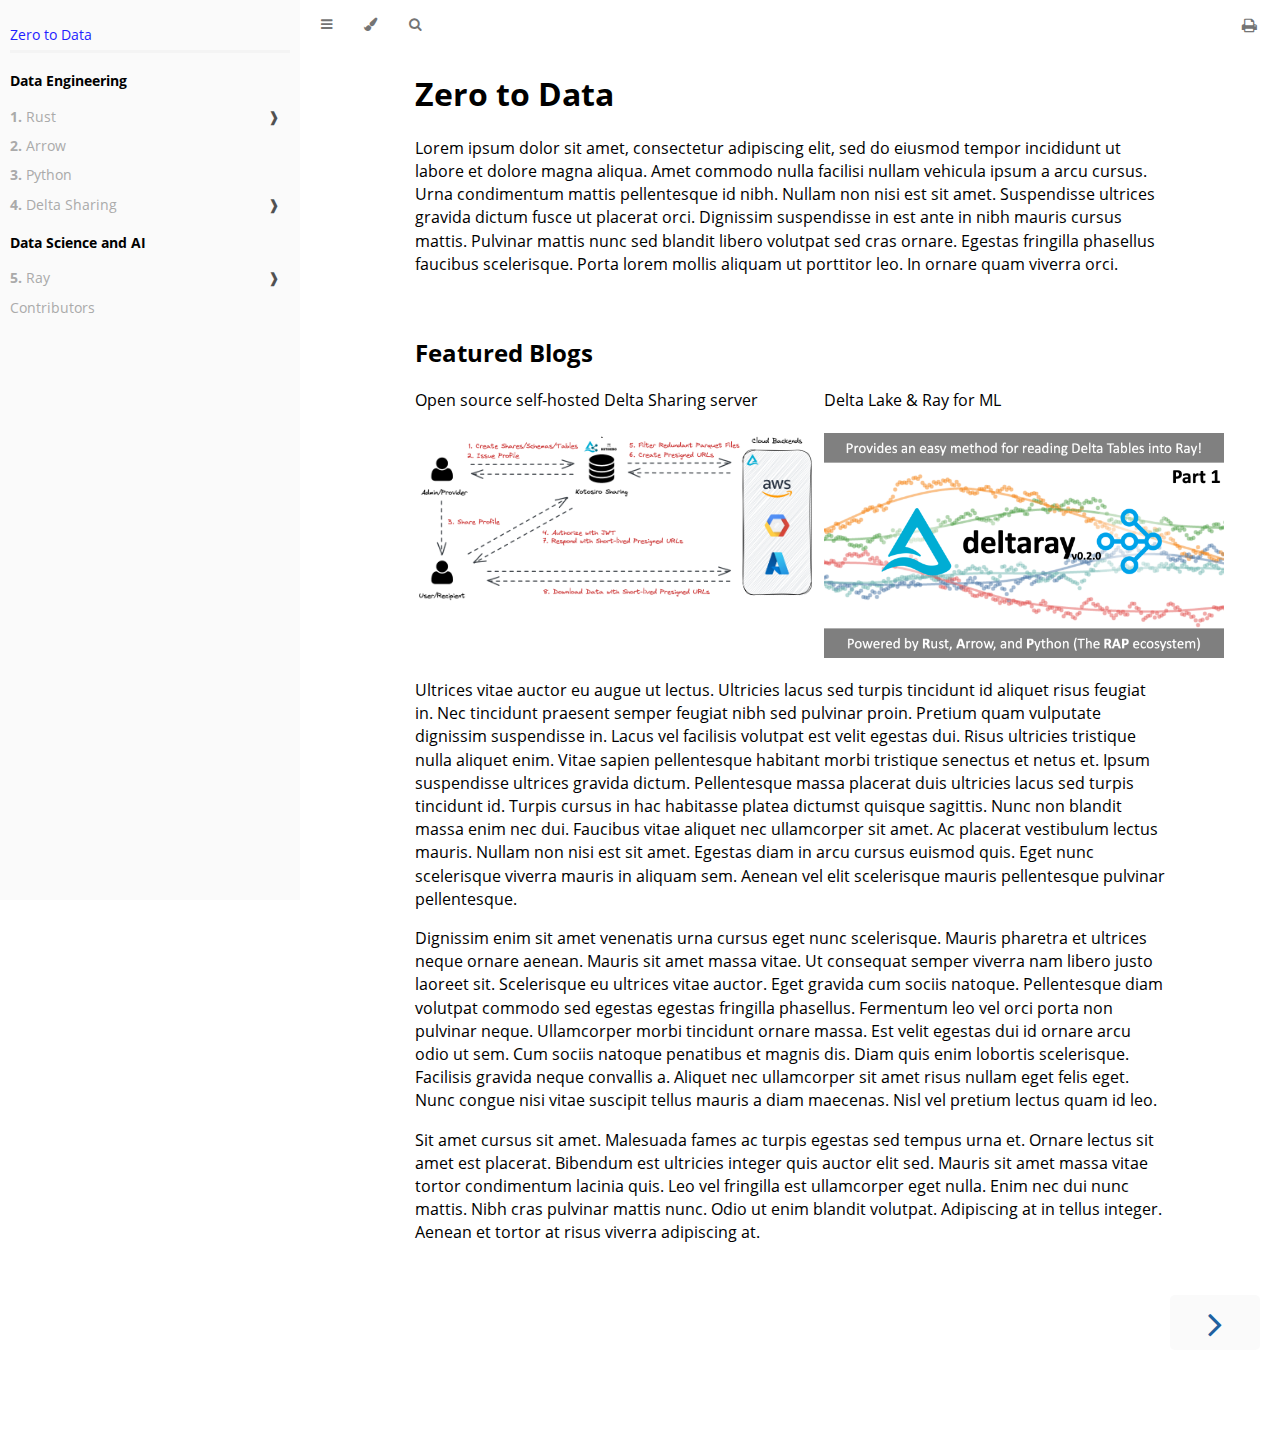
==== commit 1a0b98bd: "Fixed broken image link" ====
--- a/book/index.html
+++ b/book/index.html
@@ -160,7 +160,7 @@
     <div>Open source self-hosted Delta Sharing server</div>
     <br/>
     <a href="./data-engineering/2023-04-24-open-source-selfhosted-delta-sharing-server/index.html">
-      <img src="file:///Users/jameshibbard/WebstormProjects/blog-site/book/data-engineering/2023-04-24-open-source-selfhosted-delta-sharing-server/image1.png">
+      <img src="./data-engineering/2023-04-24-open-source-selfhosted-delta-sharing-server/image1.png">
     </a>
   </div>
   <div>
